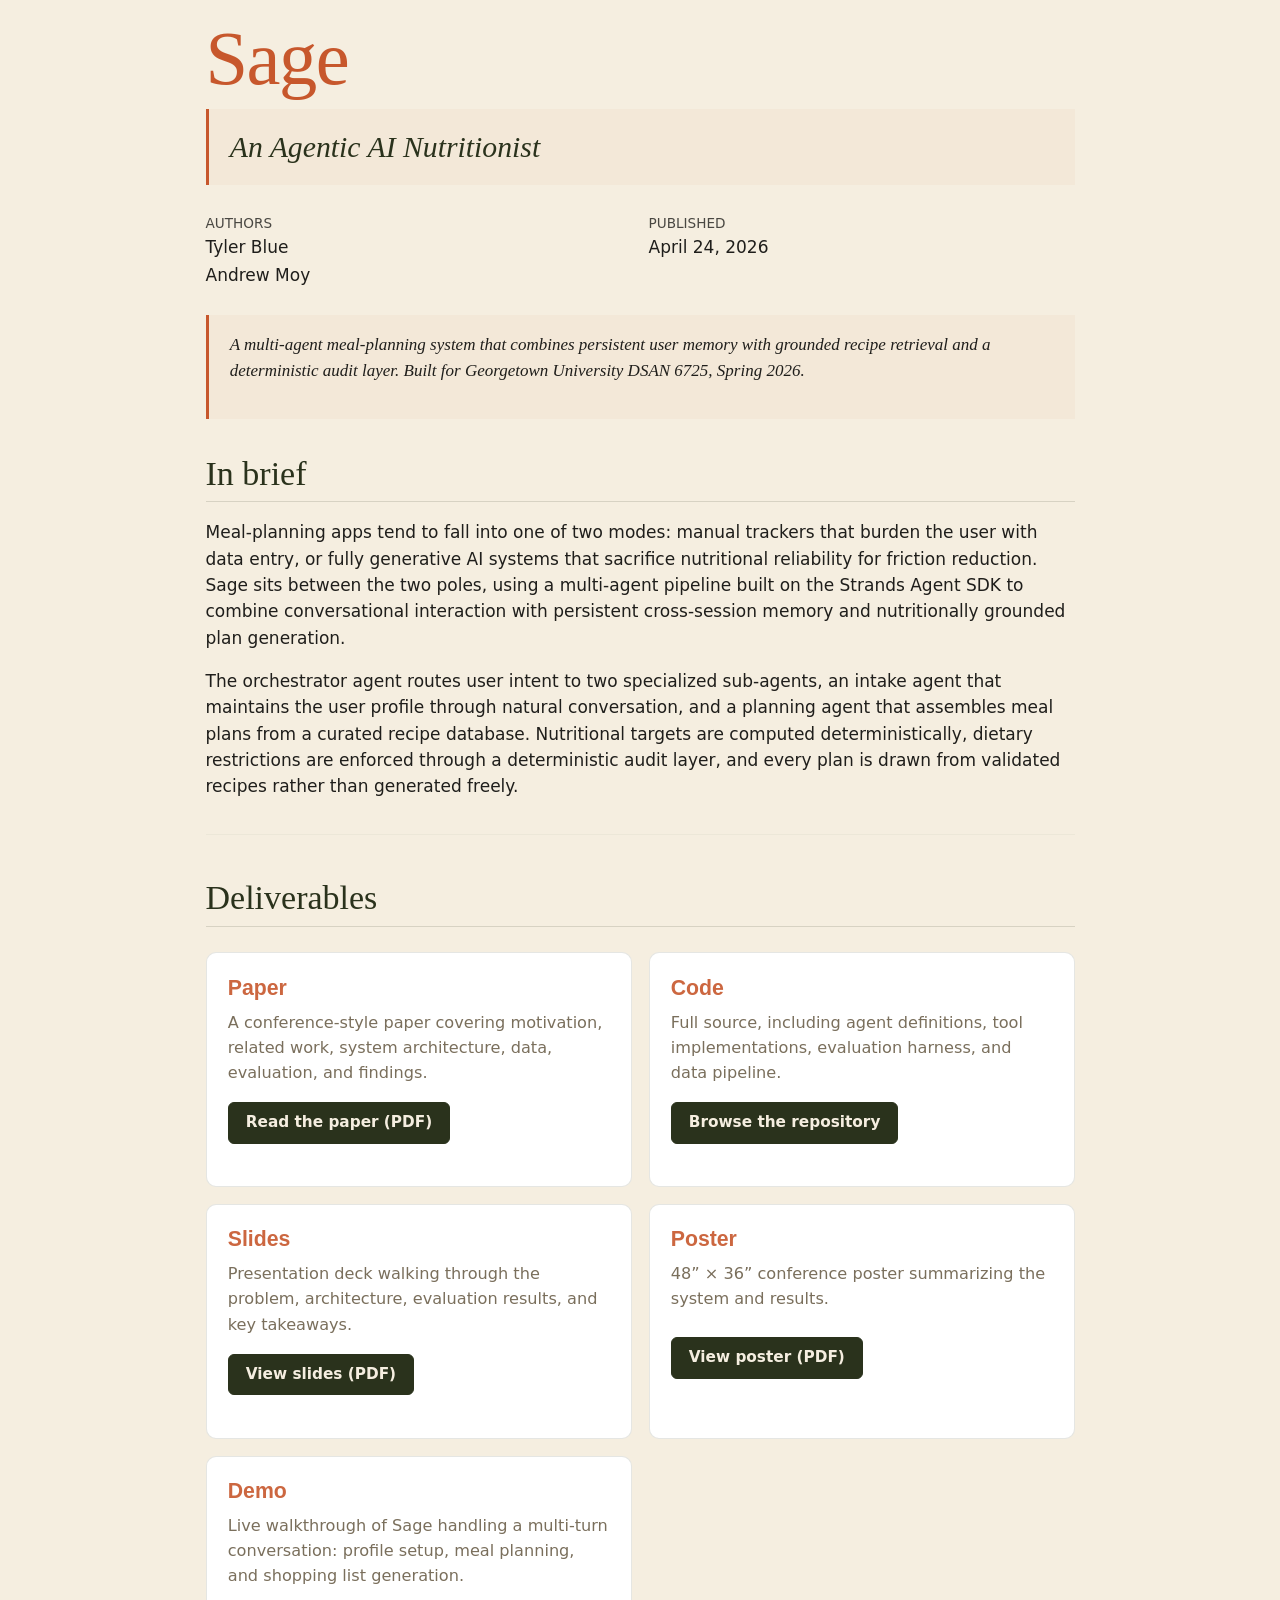
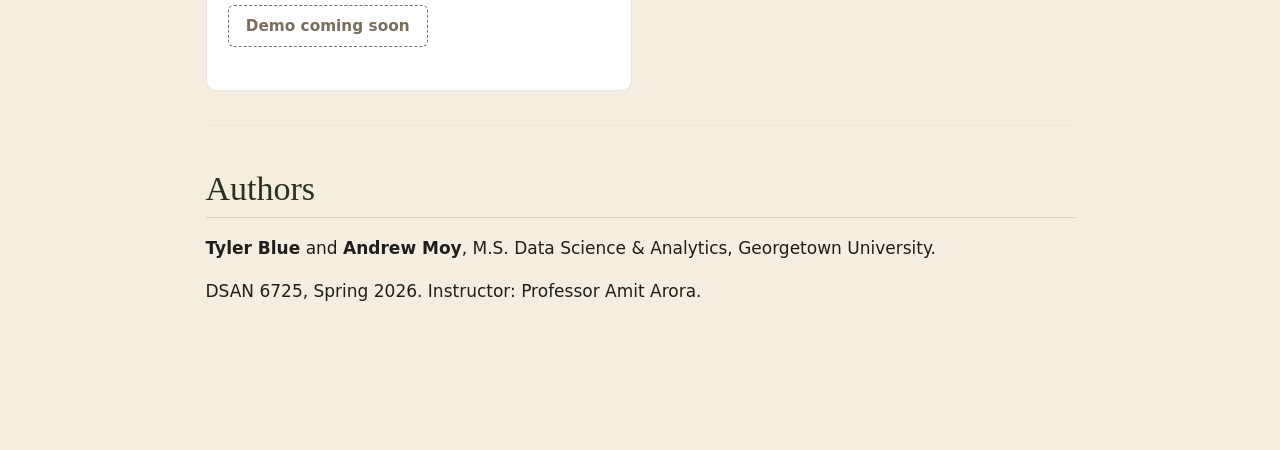
==== docs/index.html @ 5fb1c7ba "Add project website" ====
<!DOCTYPE html>
<html xmlns="http://www.w3.org/1999/xhtml" lang="en" xml:lang="en"><head>

<meta charset="utf-8">
<meta name="generator" content="quarto-1.8.13">

<meta name="viewport" content="width=device-width, initial-scale=1.0, user-scalable=yes">

<meta name="author" content="Tyler Blue">
<meta name="author" content="Andrew Moy">
<meta name="dcterms.date" content="2026-04-24">

<title>Sage · Agentic AI Nutritionist</title>
<style>
code{white-space: pre-wrap;}
span.smallcaps{font-variant: small-caps;}
div.columns{display: flex; gap: min(4vw, 1.5em);}
div.column{flex: auto; overflow-x: auto;}
div.hanging-indent{margin-left: 1.5em; text-indent: -1.5em;}
ul.task-list{list-style: none;}
ul.task-list li input[type="checkbox"] {
  width: 0.8em;
  margin: 0 0.8em 0.2em -1em; /* quarto-specific, see https://github.com/quarto-dev/quarto-cli/issues/4556 */ 
  vertical-align: middle;
}
</style>


<script src="site_libs/quarto-nav/quarto-nav.js"></script>
<script src="site_libs/clipboard/clipboard.min.js"></script>
<script src="site_libs/quarto-search/autocomplete.umd.js"></script>
<script src="site_libs/quarto-search/fuse.min.js"></script>
<script src="site_libs/quarto-search/quarto-search.js"></script>
<meta name="quarto:offset" content="./">
<script src="site_libs/quarto-html/quarto.js" type="module"></script>
<script src="site_libs/quarto-html/tabsets/tabsets.js" type="module"></script>
<script src="site_libs/quarto-html/axe/axe-check.js" type="module"></script>
<script src="site_libs/quarto-html/popper.min.js"></script>
<script src="site_libs/quarto-html/tippy.umd.min.js"></script>
<script src="site_libs/quarto-html/anchor.min.js"></script>
<link href="site_libs/quarto-html/tippy.css" rel="stylesheet">
<link href="site_libs/quarto-html/quarto-syntax-highlighting-a126389619fad6dbfb296a5315d49fef.css" rel="stylesheet" id="quarto-text-highlighting-styles">
<script src="site_libs/bootstrap/bootstrap.min.js"></script>
<link href="site_libs/bootstrap/bootstrap-icons.css" rel="stylesheet">
<link href="site_libs/bootstrap/bootstrap-5adc9aae2c4e97fedf6f83068e326513.min.css" rel="stylesheet" append-hash="true" id="quarto-bootstrap" data-mode="light">
<script id="quarto-search-options" type="application/json">{
  "location": "sidebar",
  "copy-button": false,
  "collapse-after": 3,
  "panel-placement": "start",
  "type": "textbox",
  "limit": 50,
  "keyboard-shortcut": [
    "f",
    "/",
    "s"
  ],
  "show-item-context": false,
  "language": {
    "search-no-results-text": "No results",
    "search-matching-documents-text": "matching documents",
    "search-copy-link-title": "Copy link to search",
    "search-hide-matches-text": "Hide additional matches",
    "search-more-match-text": "more match in this document",
    "search-more-matches-text": "more matches in this document",
    "search-clear-button-title": "Clear",
    "search-text-placeholder": "",
    "search-detached-cancel-button-title": "Cancel",
    "search-submit-button-title": "Submit",
    "search-label": "Search"
  }
}</script>


<link rel="stylesheet" href="styles.css">
</head>

<body class="quarto-light">

<div id="quarto-search-results"></div>
<!-- content -->
<div id="quarto-content" class="quarto-container page-columns page-rows-contents page-layout-full">
<!-- sidebar -->
<!-- margin-sidebar -->
    
<!-- main -->
<main class="content column-page" id="quarto-document-content">

<header id="title-block-header" class="quarto-title-block default">
<div class="quarto-title">
<h1 class="title">Sage</h1>
<p class="subtitle lead">An Agentic AI Nutritionist</p>
</div>



<div class="quarto-title-meta column-page">

    <div>
    <div class="quarto-title-meta-heading">Authors</div>
    <div class="quarto-title-meta-contents">
             <p>Tyler Blue </p>
             <p>Andrew Moy </p>
          </div>
  </div>
    
    <div>
    <div class="quarto-title-meta-heading">Published</div>
    <div class="quarto-title-meta-contents">
      <p class="date">April 24, 2026</p>
    </div>
  </div>
  
    
  </div>
  


</header>


<div class="lead">
<p>A multi-agent meal-planning system that combines persistent user memory with grounded recipe retrieval and a deterministic audit layer. Built for Georgetown University DSAN 6725, Spring 2026.</p>
</div>
<section id="in-brief" class="level2">
<h2 class="anchored" data-anchor-id="in-brief">In brief</h2>
<p>Meal-planning apps tend to fall into one of two modes: manual trackers that burden the user with data entry, or fully generative AI systems that sacrifice nutritional reliability for friction reduction. Sage sits between the two poles, using a multi-agent pipeline built on the Strands Agent SDK to combine conversational interaction with persistent cross-session memory and nutritionally grounded plan generation.</p>
<p>The orchestrator agent routes user intent to two specialized sub-agents, an intake agent that maintains the user profile through natural conversation, and a planning agent that assembles meal plans from a curated recipe database. Nutritional targets are computed deterministically, dietary restrictions are enforced through a deterministic audit layer, and every plan is drawn from validated recipes rather than generated freely.</p>
<hr>
</section>
<section id="deliverables" class="level2">
<h2 class="anchored" data-anchor-id="deliverables">Deliverables</h2>
<div class="deliverables-grid">
<section id="paper" class="level3 deliverable">
<h3 class="anchored" data-anchor-id="paper">Paper</h3>
<p>A conference-style paper covering motivation, related work, system architecture, data, evaluation, and findings.</p>
<p><a href="final_paper.pdf" class="btn btn-primary">Read the paper (PDF)</a></p>
</section>
<section id="code" class="level3 deliverable">
<h3 class="anchored" data-anchor-id="code">Code</h3>
<p>Full source, including agent definitions, tool implementations, evaluation harness, and data pipeline.</p>
<p><a href="https://github.com/gu-dsan6725/spring-2026-final-project-team_07" class="btn btn-primary">Browse the repository</a></p>
</section>
<section id="slides" class="level3 deliverable">
<h3 class="anchored" data-anchor-id="slides">Slides</h3>
<p>Presentation deck walking through the problem, architecture, evaluation results, and key takeaways.</p>
<p><a href="slide_deck_print.pdf" class="btn btn-primary">View slides (PDF)</a></p>
</section>
<section id="poster" class="level3 deliverable">
<h3 class="anchored" data-anchor-id="poster">Poster</h3>
<p>48” × 36” conference poster summarizing the system and results.</p>
<p><a href="poster.pdf" class="btn btn-primary">View poster (PDF)</a></p>
</section>
<section id="demo" class="level3 deliverable">
<h3 class="anchored" data-anchor-id="demo">Demo</h3>
<p>Live walkthrough of Sage handling a multi-turn conversation: profile setup, meal planning, and shopping list generation.</p>
<!-- TODO: replace with live URL or video link when ready -->
<p><a href="#" class="btn btn-secondary">Demo coming soon</a></p>
</section>
</div>
<hr>
</section>
<section id="authors" class="level2">
<h2 class="anchored" data-anchor-id="authors">Authors</h2>
<p><strong>Tyler Blue</strong> and <strong>Andrew Moy</strong>, M.S. Data Science &amp; Analytics, Georgetown University.</p>
<p>DSAN 6725, Spring 2026. Instructor: Professor Amit Arora.</p>


</section>

</main> <!-- /main -->
<script id="quarto-html-after-body" type="application/javascript">
  window.document.addEventListener("DOMContentLoaded", function (event) {
    const icon = "";
    const anchorJS = new window.AnchorJS();
    anchorJS.options = {
      placement: 'right',
      icon: icon
    };
    anchorJS.add('.anchored');
    const isCodeAnnotation = (el) => {
      for (const clz of el.classList) {
        if (clz.startsWith('code-annotation-')) {                     
          return true;
        }
      }
      return false;
    }
    const onCopySuccess = function(e) {
      // button target
      const button = e.trigger;
      // don't keep focus
      button.blur();
      // flash "checked"
      button.classList.add('code-copy-button-checked');
      var currentTitle = button.getAttribute("title");
      button.setAttribute("title", "Copied!");
      let tooltip;
      if (window.bootstrap) {
        button.setAttribute("data-bs-toggle", "tooltip");
        button.setAttribute("data-bs-placement", "left");
        button.setAttribute("data-bs-title", "Copied!");
        tooltip = new bootstrap.Tooltip(button, 
          { trigger: "manual", 
            customClass: "code-copy-button-tooltip",
            offset: [0, -8]});
        tooltip.show();    
      }
      setTimeout(function() {
        if (tooltip) {
          tooltip.hide();
          button.removeAttribute("data-bs-title");
          button.removeAttribute("data-bs-toggle");
          button.removeAttribute("data-bs-placement");
        }
        button.setAttribute("title", currentTitle);
        button.classList.remove('code-copy-button-checked');
      }, 1000);
      // clear code selection
      e.clearSelection();
    }
    const getTextToCopy = function(trigger) {
        const codeEl = trigger.previousElementSibling.cloneNode(true);
        for (const childEl of codeEl.children) {
          if (isCodeAnnotation(childEl)) {
            childEl.remove();
          }
        }
        return codeEl.innerText;
    }
    const clipboard = new window.ClipboardJS('.code-copy-button:not([data-in-quarto-modal])', {
      text: getTextToCopy
    });
    clipboard.on('success', onCopySuccess);
    if (window.document.getElementById('quarto-embedded-source-code-modal')) {
      const clipboardModal = new window.ClipboardJS('.code-copy-button[data-in-quarto-modal]', {
        text: getTextToCopy,
        container: window.document.getElementById('quarto-embedded-source-code-modal')
      });
      clipboardModal.on('success', onCopySuccess);
    }
      var localhostRegex = new RegExp(/^(?:http|https):\/\/localhost\:?[0-9]*\//);
      var mailtoRegex = new RegExp(/^mailto:/);
        var filterRegex = new RegExp("https:\/\/gu-dsan6725\.github\.io\/spring-2026-final-project-team_07\/");
      var isInternal = (href) => {
          return filterRegex.test(href) || localhostRegex.test(href) || mailtoRegex.test(href);
      }
      // Inspect non-navigation links and adorn them if external
     var links = window.document.querySelectorAll('a[href]:not(.nav-link):not(.navbar-brand):not(.toc-action):not(.sidebar-link):not(.sidebar-item-toggle):not(.pagination-link):not(.no-external):not([aria-hidden]):not(.dropdown-item):not(.quarto-navigation-tool):not(.about-link)');
      for (var i=0; i<links.length; i++) {
        const link = links[i];
        if (!isInternal(link.href)) {
          // undo the damage that might have been done by quarto-nav.js in the case of
          // links that we want to consider external
          if (link.dataset.originalHref !== undefined) {
            link.href = link.dataset.originalHref;
          }
        }
      }
    function tippyHover(el, contentFn, onTriggerFn, onUntriggerFn) {
      const config = {
        allowHTML: true,
        maxWidth: 500,
        delay: 100,
        arrow: false,
        appendTo: function(el) {
            return el.parentElement;
        },
        interactive: true,
        interactiveBorder: 10,
        theme: 'quarto',
        placement: 'bottom-start',
      };
      if (contentFn) {
        config.content = contentFn;
      }
      if (onTriggerFn) {
        config.onTrigger = onTriggerFn;
      }
      if (onUntriggerFn) {
        config.onUntrigger = onUntriggerFn;
      }
      window.tippy(el, config); 
    }
    const noterefs = window.document.querySelectorAll('a[role="doc-noteref"]');
    for (var i=0; i<noterefs.length; i++) {
      const ref = noterefs[i];
      tippyHover(ref, function() {
        // use id or data attribute instead here
        let href = ref.getAttribute('data-footnote-href') || ref.getAttribute('href');
        try { href = new URL(href).hash; } catch {}
        const id = href.replace(/^#\/?/, "");
        const note = window.document.getElementById(id);
        if (note) {
          return note.innerHTML;
        } else {
          return "";
        }
      });
    }
    const xrefs = window.document.querySelectorAll('a.quarto-xref');
    const processXRef = (id, note) => {
      // Strip column container classes
      const stripColumnClz = (el) => {
        el.classList.remove("page-full", "page-columns");
        if (el.children) {
          for (const child of el.children) {
            stripColumnClz(child);
          }
        }
      }
      stripColumnClz(note)
      if (id === null || id.startsWith('sec-')) {
        // Special case sections, only their first couple elements
        const container = document.createElement("div");
        if (note.children && note.children.length > 2) {
          container.appendChild(note.children[0].cloneNode(true));
          for (let i = 1; i < note.children.length; i++) {
            const child = note.children[i];
            if (child.tagName === "P" && child.innerText === "") {
              continue;
            } else {
              container.appendChild(child.cloneNode(true));
              break;
            }
          }
          if (window.Quarto?.typesetMath) {
            window.Quarto.typesetMath(container);
          }
          return container.innerHTML
        } else {
          if (window.Quarto?.typesetMath) {
            window.Quarto.typesetMath(note);
          }
          return note.innerHTML;
        }
      } else {
        // Remove any anchor links if they are present
        const anchorLink = note.querySelector('a.anchorjs-link');
        if (anchorLink) {
          anchorLink.remove();
        }
        if (window.Quarto?.typesetMath) {
          window.Quarto.typesetMath(note);
        }
        if (note.classList.contains("callout")) {
          return note.outerHTML;
        } else {
          return note.innerHTML;
        }
      }
    }
    for (var i=0; i<xrefs.length; i++) {
      const xref = xrefs[i];
      tippyHover(xref, undefined, function(instance) {
        instance.disable();
        let url = xref.getAttribute('href');
        let hash = undefined; 
        if (url.startsWith('#')) {
          hash = url;
        } else {
          try { hash = new URL(url).hash; } catch {}
        }
        if (hash) {
          const id = hash.replace(/^#\/?/, "");
          const note = window.document.getElementById(id);
          if (note !== null) {
            try {
              const html = processXRef(id, note.cloneNode(true));
              instance.setContent(html);
            } finally {
              instance.enable();
              instance.show();
            }
          } else {
            // See if we can fetch this
            fetch(url.split('#')[0])
            .then(res => res.text())
            .then(html => {
              const parser = new DOMParser();
              const htmlDoc = parser.parseFromString(html, "text/html");
              const note = htmlDoc.getElementById(id);
              if (note !== null) {
                const html = processXRef(id, note);
                instance.setContent(html);
              } 
            }).finally(() => {
              instance.enable();
              instance.show();
            });
          }
        } else {
          // See if we can fetch a full url (with no hash to target)
          // This is a special case and we should probably do some content thinning / targeting
          fetch(url)
          .then(res => res.text())
          .then(html => {
            const parser = new DOMParser();
            const htmlDoc = parser.parseFromString(html, "text/html");
            const note = htmlDoc.querySelector('main.content');
            if (note !== null) {
              // This should only happen for chapter cross references
              // (since there is no id in the URL)
              // remove the first header
              if (note.children.length > 0 && note.children[0].tagName === "HEADER") {
                note.children[0].remove();
              }
              const html = processXRef(null, note);
              instance.setContent(html);
            } 
          }).finally(() => {
            instance.enable();
            instance.show();
          });
        }
      }, function(instance) {
      });
    }
        let selectedAnnoteEl;
        const selectorForAnnotation = ( cell, annotation) => {
          let cellAttr = 'data-code-cell="' + cell + '"';
          let lineAttr = 'data-code-annotation="' +  annotation + '"';
          const selector = 'span[' + cellAttr + '][' + lineAttr + ']';
          return selector;
        }
        const selectCodeLines = (annoteEl) => {
          const doc = window.document;
          const targetCell = annoteEl.getAttribute("data-target-cell");
          const targetAnnotation = annoteEl.getAttribute("data-target-annotation");
          const annoteSpan = window.document.querySelector(selectorForAnnotation(targetCell, targetAnnotation));
          const lines = annoteSpan.getAttribute("data-code-lines").split(",");
          const lineIds = lines.map((line) => {
            return targetCell + "-" + line;
          })
          let top = null;
          let height = null;
          let parent = null;
          if (lineIds.length > 0) {
              //compute the position of the single el (top and bottom and make a div)
              const el = window.document.getElementById(lineIds[0]);
              top = el.offsetTop;
              height = el.offsetHeight;
              parent = el.parentElement.parentElement;
            if (lineIds.length > 1) {
              const lastEl = window.document.getElementById(lineIds[lineIds.length - 1]);
              const bottom = lastEl.offsetTop + lastEl.offsetHeight;
              height = bottom - top;
            }
            if (top !== null && height !== null && parent !== null) {
              // cook up a div (if necessary) and position it 
              let div = window.document.getElementById("code-annotation-line-highlight");
              if (div === null) {
                div = window.document.createElement("div");
                div.setAttribute("id", "code-annotation-line-highlight");
                div.style.position = 'absolute';
                parent.appendChild(div);
              }
              div.style.top = top - 2 + "px";
              div.style.height = height + 4 + "px";
              div.style.left = 0;
              let gutterDiv = window.document.getElementById("code-annotation-line-highlight-gutter");
              if (gutterDiv === null) {
                gutterDiv = window.document.createElement("div");
                gutterDiv.setAttribute("id", "code-annotation-line-highlight-gutter");
                gutterDiv.style.position = 'absolute';
                const codeCell = window.document.getElementById(targetCell);
                const gutter = codeCell.querySelector('.code-annotation-gutter');
                gutter.appendChild(gutterDiv);
              }
              gutterDiv.style.top = top - 2 + "px";
              gutterDiv.style.height = height + 4 + "px";
            }
            selectedAnnoteEl = annoteEl;
          }
        };
        const unselectCodeLines = () => {
          const elementsIds = ["code-annotation-line-highlight", "code-annotation-line-highlight-gutter"];
          elementsIds.forEach((elId) => {
            const div = window.document.getElementById(elId);
            if (div) {
              div.remove();
            }
          });
          selectedAnnoteEl = undefined;
        };
          // Handle positioning of the toggle
      window.addEventListener(
        "resize",
        throttle(() => {
          elRect = undefined;
          if (selectedAnnoteEl) {
            selectCodeLines(selectedAnnoteEl);
          }
        }, 10)
      );
      function throttle(fn, ms) {
      let throttle = false;
      let timer;
        return (...args) => {
          if(!throttle) { // first call gets through
              fn.apply(this, args);
              throttle = true;
          } else { // all the others get throttled
              if(timer) clearTimeout(timer); // cancel #2
              timer = setTimeout(() => {
                fn.apply(this, args);
                timer = throttle = false;
              }, ms);
          }
        };
      }
        // Attach click handler to the DT
        const annoteDls = window.document.querySelectorAll('dt[data-target-cell]');
        for (const annoteDlNode of annoteDls) {
          annoteDlNode.addEventListener('click', (event) => {
            const clickedEl = event.target;
            if (clickedEl !== selectedAnnoteEl) {
              unselectCodeLines();
              const activeEl = window.document.querySelector('dt[data-target-cell].code-annotation-active');
              if (activeEl) {
                activeEl.classList.remove('code-annotation-active');
              }
              selectCodeLines(clickedEl);
              clickedEl.classList.add('code-annotation-active');
            } else {
              // Unselect the line
              unselectCodeLines();
              clickedEl.classList.remove('code-annotation-active');
            }
          });
        }
    const findCites = (el) => {
      const parentEl = el.parentElement;
      if (parentEl) {
        const cites = parentEl.dataset.cites;
        if (cites) {
          return {
            el,
            cites: cites.split(' ')
          };
        } else {
          return findCites(el.parentElement)
        }
      } else {
        return undefined;
      }
    };
    var bibliorefs = window.document.querySelectorAll('a[role="doc-biblioref"]');
    for (var i=0; i<bibliorefs.length; i++) {
      const ref = bibliorefs[i];
      const citeInfo = findCites(ref);
      if (citeInfo) {
        tippyHover(citeInfo.el, function() {
          var popup = window.document.createElement('div');
          citeInfo.cites.forEach(function(cite) {
            var citeDiv = window.document.createElement('div');
            citeDiv.classList.add('hanging-indent');
            citeDiv.classList.add('csl-entry');
            var biblioDiv = window.document.getElementById('ref-' + cite);
            if (biblioDiv) {
              citeDiv.innerHTML = biblioDiv.innerHTML;
            }
            popup.appendChild(citeDiv);
          });
          return popup.innerHTML;
        });
      }
    }
  });
  </script>
</div> <!-- /content -->




</body></html>
---- docs/site_libs/quarto-html/tippy.css ----
.tippy-box[data-animation=fade][data-state=hidden]{opacity:0}[data-tippy-root]{max-width:calc(100vw - 10px)}.tippy-box{position:relative;background-color:#333;color:#fff;border-radius:4px;font-size:14px;line-height:1.4;white-space:normal;outline:0;transition-property:transform,visibility,opacity}.tippy-box[data-placement^=top]>.tippy-arrow{bottom:0}.tippy-box[data-placement^=top]>.tippy-arrow:before{bottom:-7px;left:0;border-width:8px 8px 0;border-top-color:initial;transform-origin:center top}.tippy-box[data-placement^=bottom]>.tippy-arrow{top:0}.tippy-box[data-placement^=bottom]>.tippy-arrow:before{top:-7px;left:0;border-width:0 8px 8px;border-bottom-color:initial;transform-origin:center bottom}.tippy-box[data-placement^=left]>.tippy-arrow{right:0}.tippy-box[data-placement^=left]>.tippy-arrow:before{border-width:8px 0 8px 8px;border-left-color:initial;right:-7px;transform-origin:center left}.tippy-box[data-placement^=right]>.tippy-arrow{left:0}.tippy-box[data-placement^=right]>.tippy-arrow:before{left:-7px;border-width:8px 8px 8px 0;border-right-color:initial;transform-origin:center right}.tippy-box[data-inertia][data-state=visible]{transition-timing-function:cubic-bezier(.54,1.5,.38,1.11)}.tippy-arrow{width:16px;height:16px;color:#333}.tippy-arrow:before{content:"";position:absolute;border-color:transparent;border-style:solid}.tippy-content{position:relative;padding:5px 9px;z-index:1}
---- docs/site_libs/quarto-html/quarto-syntax-highlighting-a126389619fad6dbfb296a5315d49fef.css ----
/* quarto syntax highlight colors */
:root {
  --quarto-hl-ot-color: #003B4F;
  --quarto-hl-at-color: #657422;
  --quarto-hl-ss-color: #20794D;
  --quarto-hl-an-color: #5E5E5E;
  --quarto-hl-fu-color: #4758AB;
  --quarto-hl-st-color: #20794D;
  --quarto-hl-cf-color: #003B4F;
  --quarto-hl-op-color: #5E5E5E;
  --quarto-hl-er-color: #AD0000;
  --quarto-hl-bn-color: #AD0000;
  --quarto-hl-al-color: #AD0000;
  --quarto-hl-va-color: #111111;
  --quarto-hl-bu-color: inherit;
  --quarto-hl-ex-color: inherit;
  --quarto-hl-pp-color: #AD0000;
  --quarto-hl-in-color: #5E5E5E;
  --quarto-hl-vs-color: #20794D;
  --quarto-hl-wa-color: #5E5E5E;
  --quarto-hl-do-color: #5E5E5E;
  --quarto-hl-im-color: #00769E;
  --quarto-hl-ch-color: #20794D;
  --quarto-hl-dt-color: #AD0000;
  --quarto-hl-fl-color: #AD0000;
  --quarto-hl-co-color: #5E5E5E;
  --quarto-hl-cv-color: #5E5E5E;
  --quarto-hl-cn-color: #8f5902;
  --quarto-hl-sc-color: #5E5E5E;
  --quarto-hl-dv-color: #AD0000;
  --quarto-hl-kw-color: #003B4F;
}

/* other quarto variables */
:root {
  --quarto-font-monospace: SFMono-Regular, Menlo, Monaco, Consolas, "Liberation Mono", "Courier New", monospace;
}

/* syntax highlight based on Pandoc's rules */
pre > code.sourceCode > span {
  color: #003B4F;
}

code.sourceCode > span {
  color: #003B4F;
}

div.sourceCode,
div.sourceCode pre.sourceCode {
  color: #003B4F;
}

/* Normal */
code span {
  color: #003B4F;
}

/* Alert */
code span.al {
  color: #AD0000;
  font-style: inherit;
}

/* Annotation */
code span.an {
  color: #5E5E5E;
  font-style: inherit;
}

/* Attribute */
code span.at {
  color: #657422;
  font-style: inherit;
}

/* BaseN */
code span.bn {
  color: #AD0000;
  font-style: inherit;
}

/* BuiltIn */
code span.bu {
  font-style: inherit;
}

/* ControlFlow */
code span.cf {
  color: #003B4F;
  font-weight: bold;
  font-style: inherit;
}

/* Char */
code span.ch {
  color: #20794D;
  font-style: inherit;
}

/* Constant */
code span.cn {
  color: #8f5902;
  font-style: inherit;
}

/* Comment */
code span.co {
  color: #5E5E5E;
  font-style: inherit;
}

/* CommentVar */
code span.cv {
  color: #5E5E5E;
  font-style: italic;
}

/* Documentation */
code span.do {
  color: #5E5E5E;
  font-style: italic;
}

/* DataType */
code span.dt {
  color: #AD0000;
  font-style: inherit;
}

/* DecVal */
code span.dv {
  color: #AD0000;
  font-style: inherit;
}

/* Error */
code span.er {
  color: #AD0000;
  font-style: inherit;
}

/* Extension */
code span.ex {
  font-style: inherit;
}

/* Float */
code span.fl {
  color: #AD0000;
  font-style: inherit;
}

/* Function */
code span.fu {
  color: #4758AB;
  font-style: inherit;
}

/* Import */
code span.im {
  color: #00769E;
  font-style: inherit;
}

/* Information */
code span.in {
  color: #5E5E5E;
  font-style: inherit;
}

/* Keyword */
code span.kw {
  color: #003B4F;
  font-weight: bold;
  font-style: inherit;
}

/* Operator */
code span.op {
  color: #5E5E5E;
  font-style: inherit;
}

/* Other */
code span.ot {
  color: #003B4F;
  font-style: inherit;
}

/* Preprocessor */
code span.pp {
  color: #AD0000;
  font-style: inherit;
}

/* SpecialChar */
code span.sc {
  color: #5E5E5E;
  font-style: inherit;
}

/* SpecialString */
code span.ss {
  color: #20794D;
  font-style: inherit;
}

/* String */
code span.st {
  color: #20794D;
  font-style: inherit;
}

/* Variable */
code span.va {
  color: #111111;
  font-style: inherit;
}

/* VerbatimString */
code span.vs {
  color: #20794D;
  font-style: inherit;
}

/* Warning */
code span.wa {
  color: #5E5E5E;
  font-style: italic;
}

.prevent-inlining {
  content: "</";
}

/*# sourceMappingURL=153dfe7dba5ab2dad2266d081dac8712.css.map */
---- docs/styles.css ----
/* Sage landing page — simple, warm, text-forward */

:root {
  --sage-terracotta: #C7572C;
  --sage-olive: #2A321C;
  --sage-cream: #F5EEE0;
  --sage-muted: #7A6F5C;
  --sage-ink: #1F1E1B;
}

body {
  background: var(--sage-cream);
  color: var(--sage-ink);
  font-family: "Source Sans 3", system-ui, -apple-system, sans-serif;
}

.quarto-title-block {
  margin-bottom: 2rem;
}

.quarto-title-block .title {
  font-family: "Instrument Serif", Georgia, serif;
  font-size: 4.5rem;
  font-weight: 400;
  color: var(--sage-terracotta);
  letter-spacing: -0.02em;
  margin-bottom: 0;
}

.quarto-title-block .subtitle {
  font-family: "Instrument Serif", Georgia, serif;
  font-style: italic;
  font-size: 1.75rem;
  font-weight: 400;
  color: var(--sage-olive);
  margin-top: 0.25rem;
}

h2 {
  font-family: "Instrument Serif", Georgia, serif;
  font-size: 2rem;
  font-weight: 400;
  color: var(--sage-olive);
  border-bottom: 1px solid rgba(42, 50, 28, 0.15);
  padding-bottom: 0.4rem;
  margin-top: 2.5rem;
}

h3 {
  font-family: "Source Sans 3", sans-serif;
  font-weight: 600;
  font-size: 1.25rem;
  color: var(--sage-olive);
  margin-bottom: 0.5rem;
}

.lead {
  font-family: "Instrument Serif", Georgia, serif;
  font-size: 1.35rem;
  font-style: italic;
  line-height: 1.4;
  color: var(--sage-olive);
  padding: 1rem 1.25rem;
  border-left: 3px solid var(--sage-terracotta);
  margin: 1.5rem 0 2rem;
  background: rgba(199, 87, 44, 0.04);
}

p {
  font-size: 1rem;
  line-height: 1.55;
  color: var(--sage-ink);
}

a {
  color: var(--sage-terracotta);
  text-decoration: none;
}
a:hover { text-decoration: underline; }

/* Deliverables grid */
.deliverables-grid {
  display: grid;
  grid-template-columns: repeat(auto-fit, minmax(280px, 1fr));
  gap: 1rem;
  margin: 1.5rem 0;
}

.deliverable {
  background: #fff;
  border: 1px solid rgba(42, 50, 28, 0.12);
  border-radius: 10px;
  padding: 1.25rem 1.25rem 1.5rem;
  display: flex;
  flex-direction: column;
}

.deliverable h3 {
  margin-top: 0;
  color: var(--sage-terracotta);
}

.deliverable p {
  flex: 1;
  font-size: 0.95rem;
  color: var(--sage-muted);
  margin-bottom: 1rem;
}

/* Buttons */
.btn {
  display: inline-block;
  padding: 0.5rem 1rem;
  border-radius: 6px;
  font-size: 0.9rem;
  font-weight: 600;
  text-decoration: none;
  transition: background 0.15s ease;
}

.btn-primary {
  background: var(--sage-olive);
  color: var(--sage-cream) !important;
  border: 1px solid var(--sage-olive);
}
.btn-primary:hover {
  background: #1a2010;
  text-decoration: none;
}

.btn-secondary {
  background: transparent;
  color: var(--sage-muted) !important;
  border: 1px dashed var(--sage-muted);
}
.btn-secondary:hover {
  background: rgba(122, 111, 92, 0.08);
  text-decoration: none;
}

/* Table */
table {
  width: 100%;
  border-collapse: collapse;
  margin: 1rem 0;
}
th, td {
  padding: 0.5rem 0.75rem;
  text-align: left;
  border-bottom: 1px solid rgba(42, 50, 28, 0.12);
}
th {
  background: rgba(42, 50, 28, 0.04);
  font-family: "Source Sans 3", sans-serif;
  font-weight: 600;
}

hr {
  border: none;
  border-top: 1px solid rgba(42, 50, 28, 0.15);
  margin: 2rem 0;
}

/* Constrain reading width */
main.content {
  max-width: 920px;
  margin: 0 auto;
  padding: 2rem 1.5rem 4rem;
}
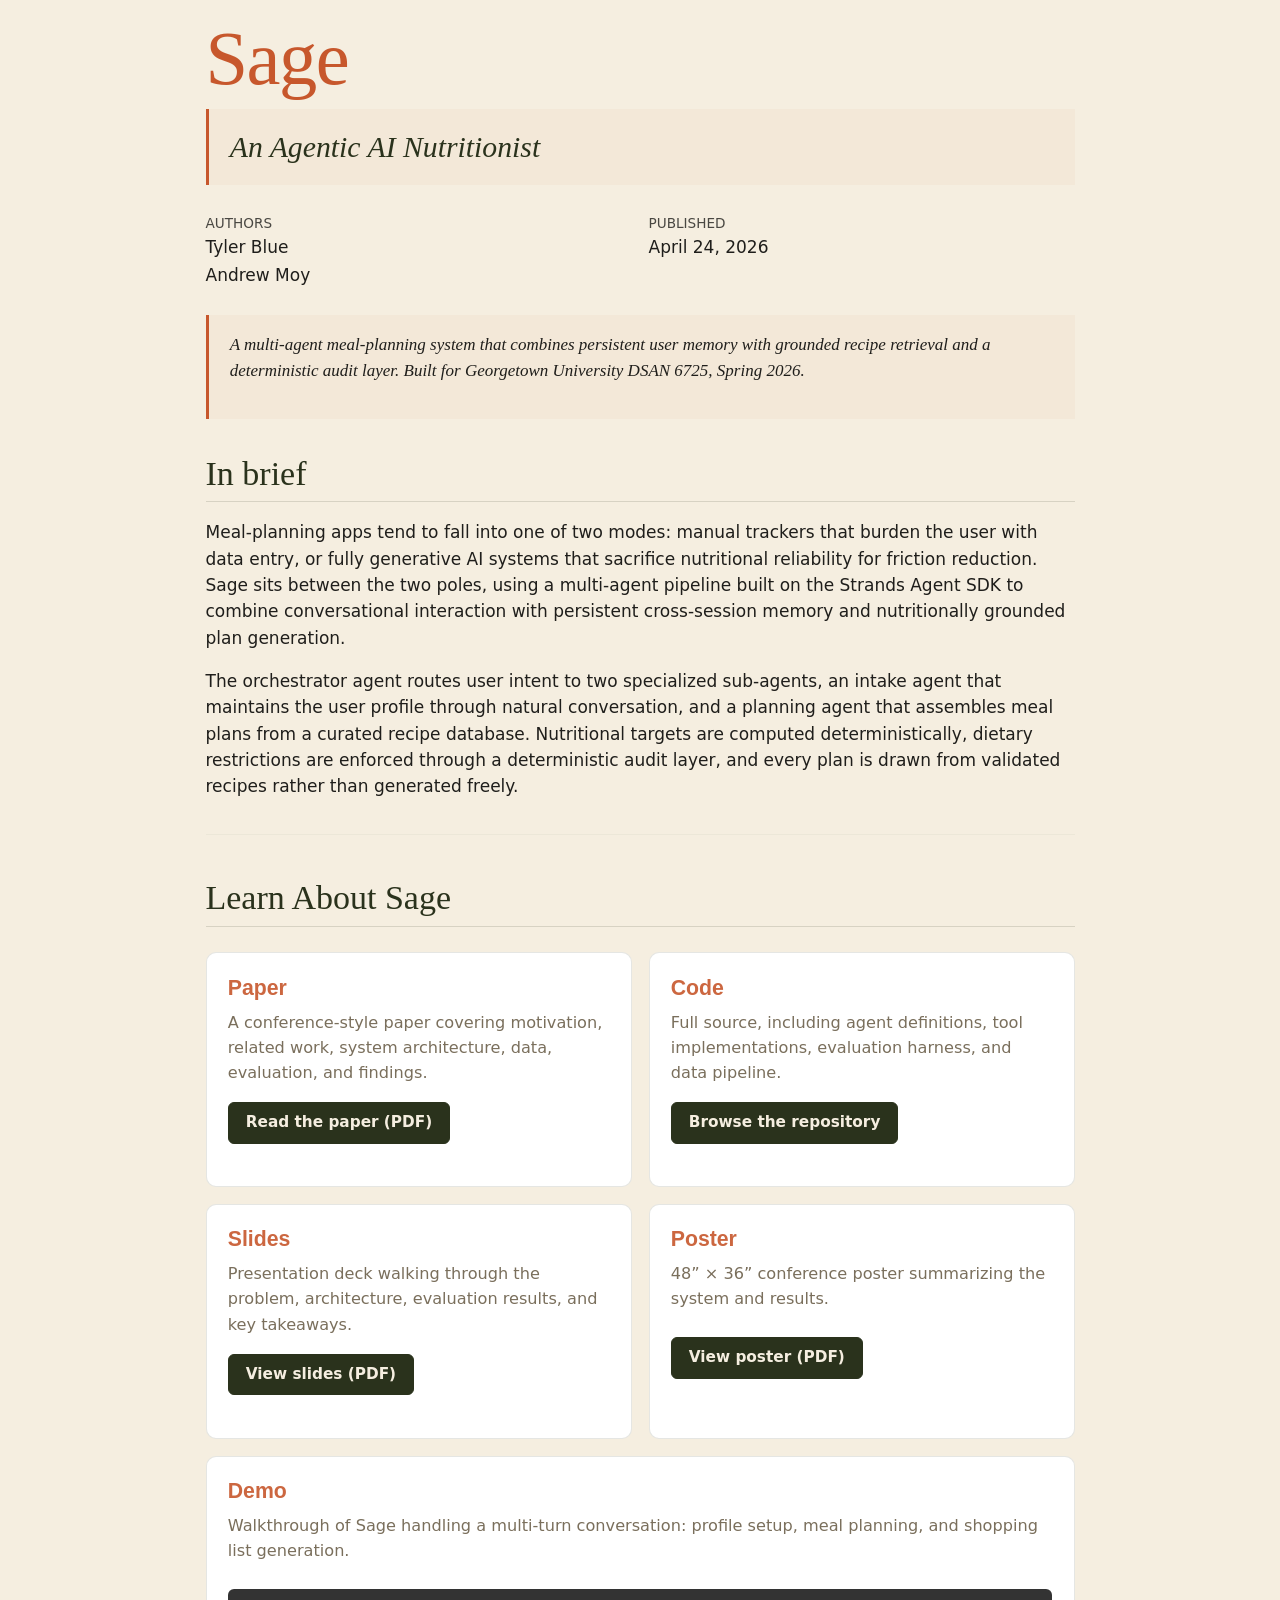
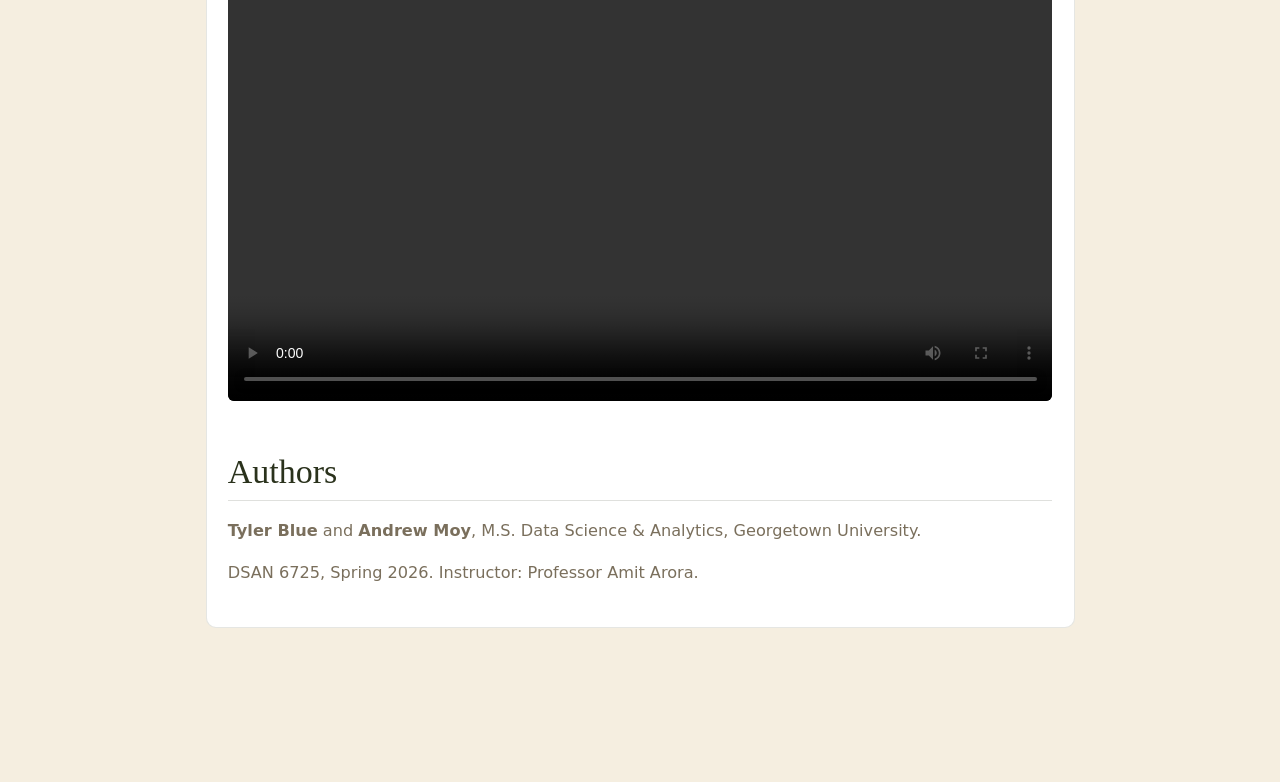
==== commit 0af45d52: "Finished  project website" ====
--- a/docs/index.html
+++ b/docs/index.html
@@ -128,8 +128,8 @@
 <p>The orchestrator agent routes user intent to two specialized sub-agents, an intake agent that maintains the user profile through natural conversation, and a planning agent that assembles meal plans from a curated recipe database. Nutritional targets are computed deterministically, dietary restrictions are enforced through a deterministic audit layer, and every plan is drawn from validated recipes rather than generated freely.</p>
 <hr>
 </section>
-<section id="deliverables" class="level2">
-<h2 class="anchored" data-anchor-id="deliverables">Deliverables</h2>
+<section id="learn-about-sage" class="level2">
+<h2 class="anchored" data-anchor-id="learn-about-sage">Learn About Sage</h2>
 <div class="deliverables-grid">
 <section id="paper" class="level3 deliverable">
 <h3 class="anchored" data-anchor-id="paper">Paper</h3>
@@ -151,21 +151,26 @@
 <p>48” × 36” conference poster summarizing the system and results.</p>
 <p><a href="poster.pdf" class="btn btn-primary">View poster (PDF)</a></p>
 </section>
-<section id="demo" class="level3 deliverable">
+<div class="deliverable deliverable-wide">
+<section id="demo" class="level3">
 <h3 class="anchored" data-anchor-id="demo">Demo</h3>
-<p>Live walkthrough of Sage handling a multi-turn conversation: profile setup, meal planning, and shopping list generation.</p>
-<!-- TODO: replace with live URL or video link when ready -->
-<p><a href="#" class="btn btn-secondary">Demo coming soon</a></p>
-</section>
-</div>
+<p>Walkthrough of Sage handling a multi-turn conversation: profile setup, meal planning, and shopping list generation.</p>
+<video controls="" preload="metadata" width="100%" style="border-radius: 6px; margin-top: 0.5rem;">
+<source src="sage_demo.mp4" type="video/mp4">
+<p>Your browser does not support embedded video. <a href="sage_demo.mp4">Download the demo video</a>. </p>
+<p>:::</p>
+<p>:::</p>
 <hr>
-</section>
+</video></section>
 <section id="authors" class="level2">
 <h2 class="anchored" data-anchor-id="authors">Authors</h2>
 <p><strong>Tyler Blue</strong> and <strong>Andrew Moy</strong>, M.S. Data Science &amp; Analytics, Georgetown University.</p>
 <p>DSAN 6725, Spring 2026. Instructor: Professor Amit Arora.</p>
 
 
+</section>
+</div>
+</div>
 </section>
 
 </main> <!-- /main -->
--- a/docs/styles.css
+++ b/docs/styles.css
@@ -95,6 +95,10 @@
   flex-direction: column;
 }
 
+.deliverable-wide {
+  grid-column: 1 / -1;
+}
+
 .deliverable h3 {
   margin-top: 0;
   color: var(--sage-terracotta);
